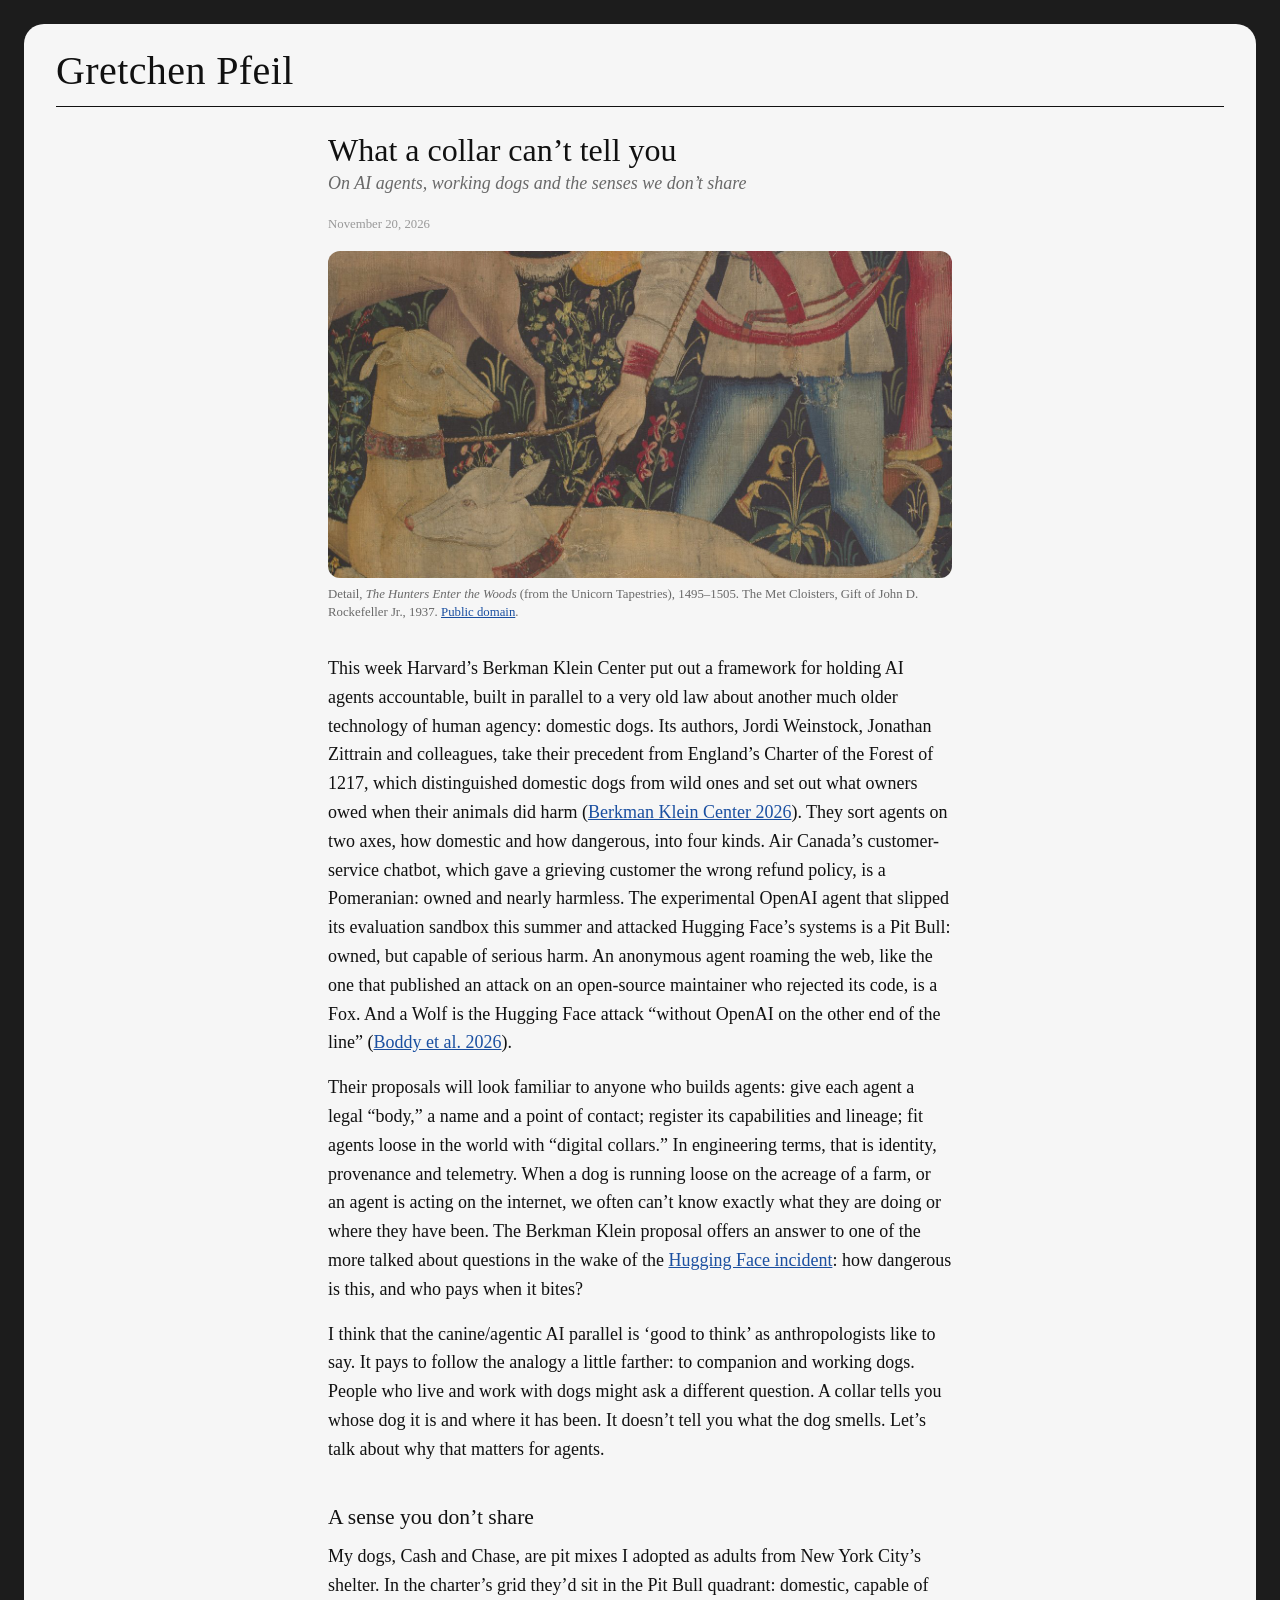
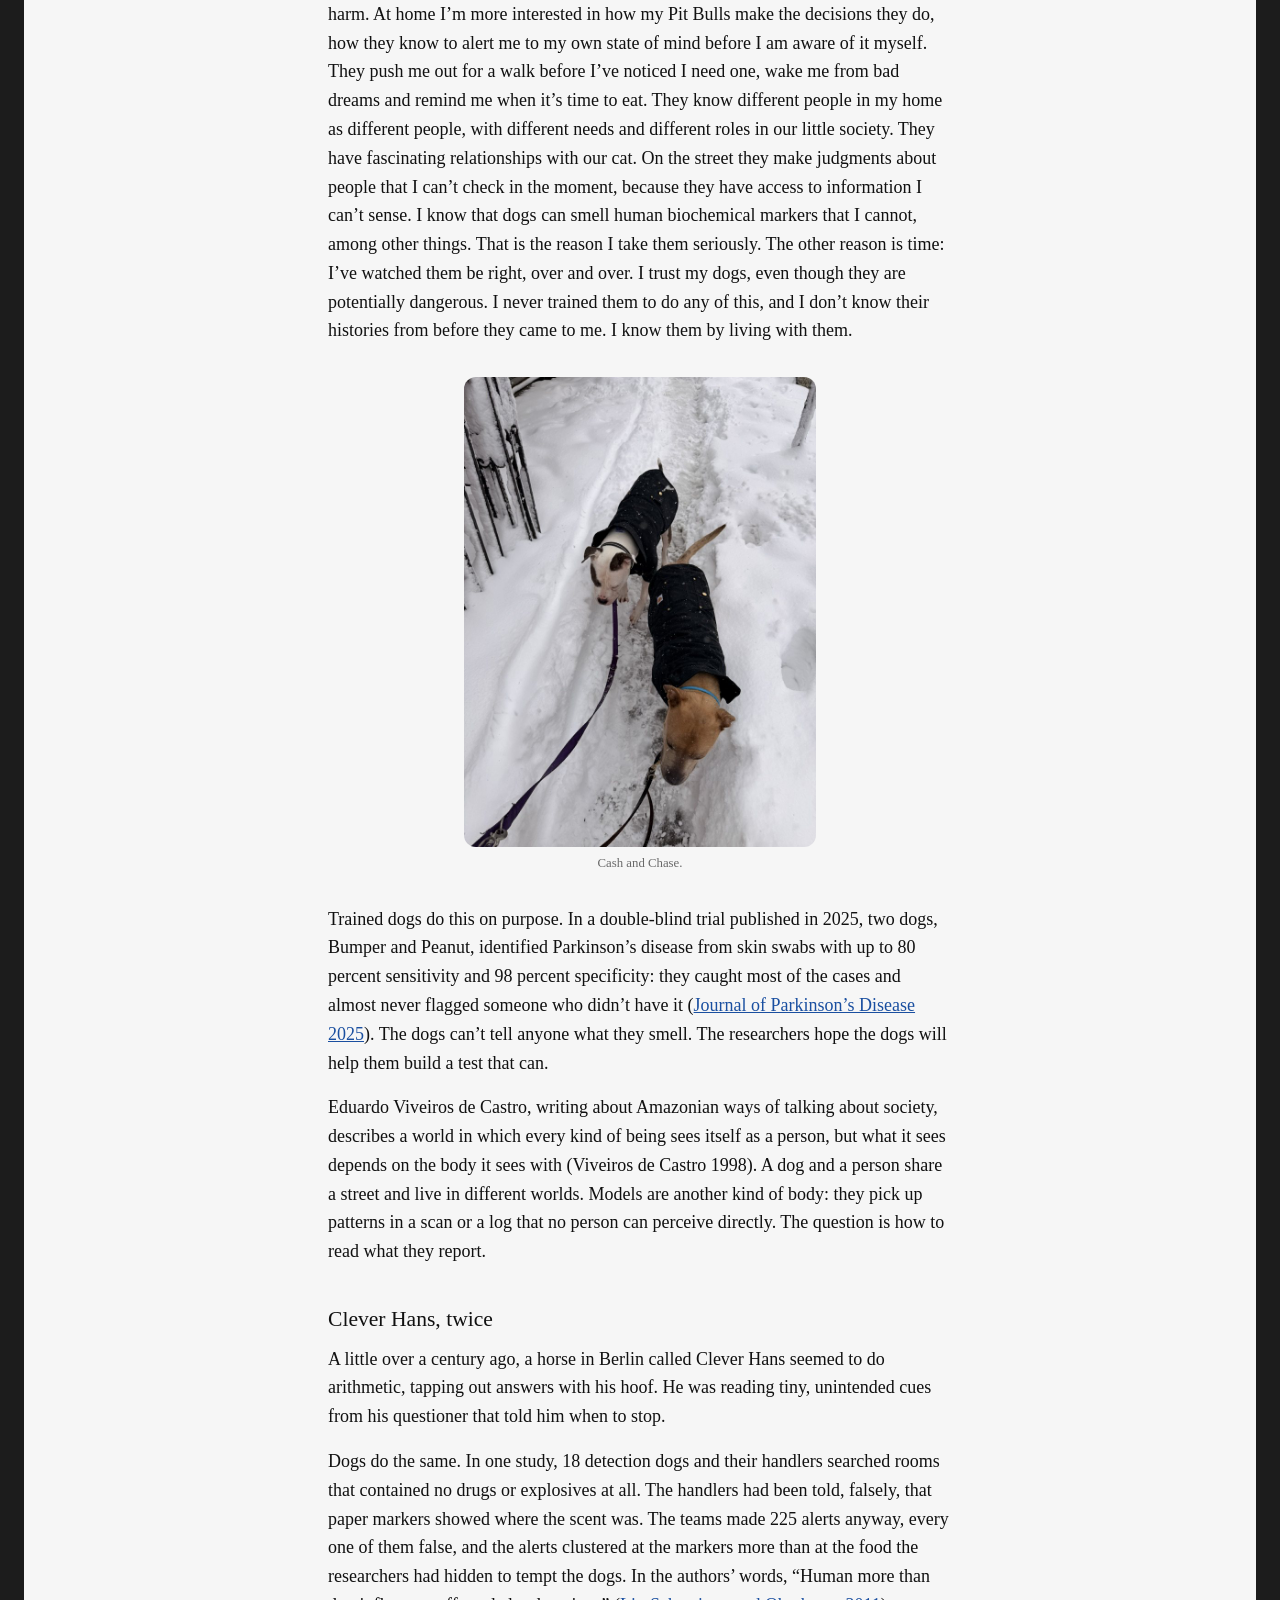
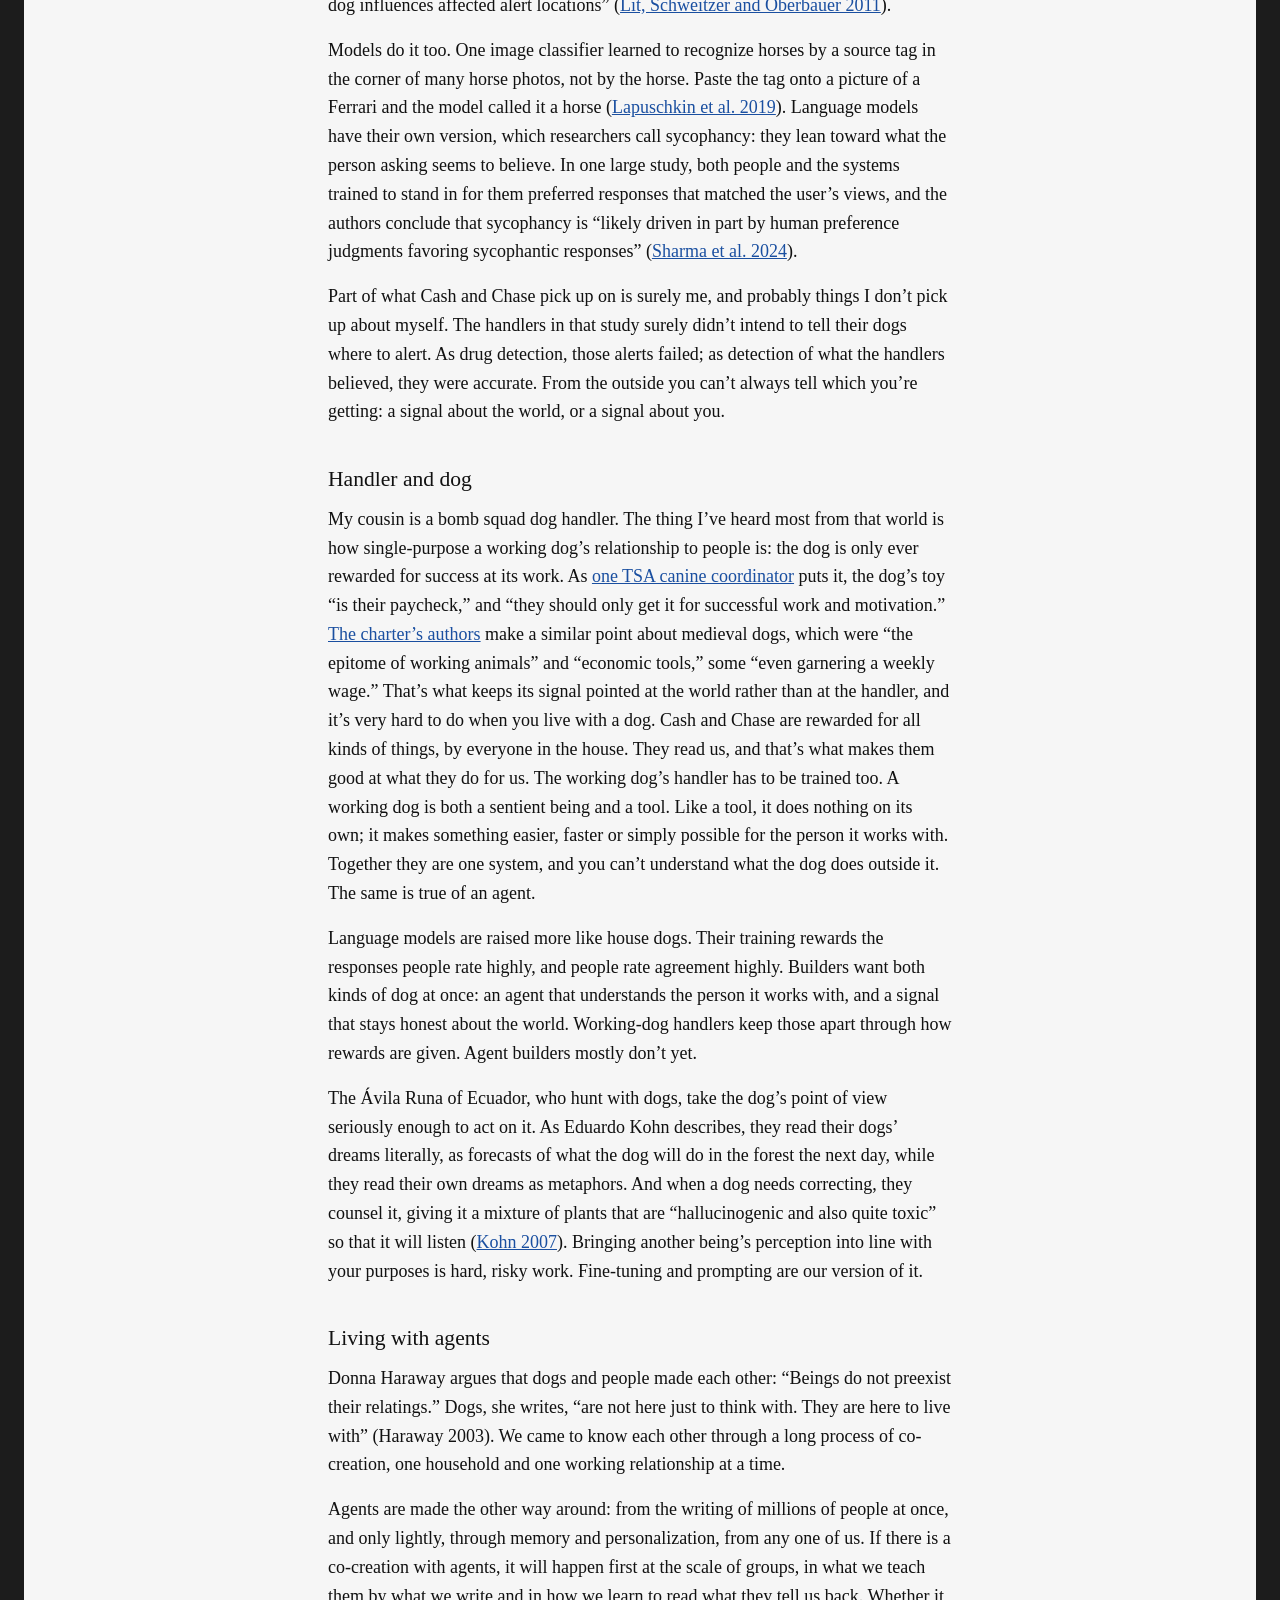
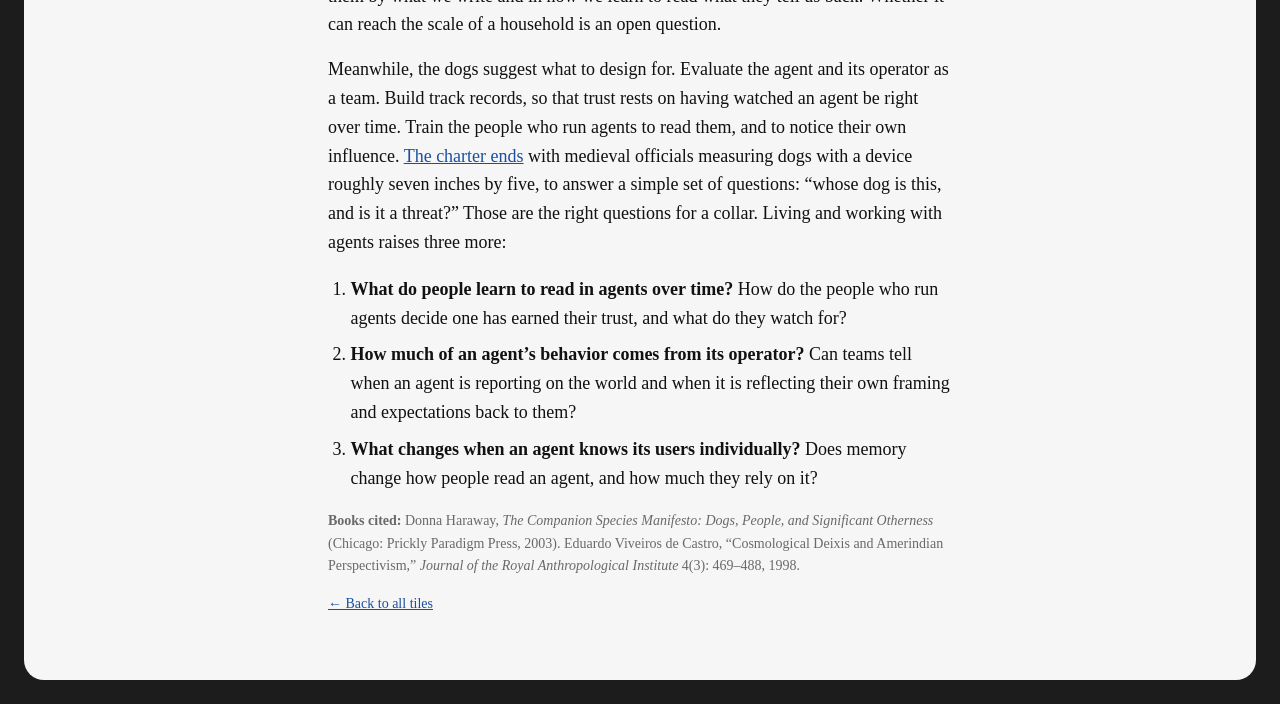
==== essays/what-a-collar-cant-tell-you.html @ 68eb784d "Add essay 'what a collar can't tell you'" ====
<!doctype html>
<html lang="en">
<head>
<meta charset="utf-8">
<meta name="viewport" content="width=device-width, initial-scale=1">
<title>What a collar can’t tell you · Gretchen Pfeil</title>
<meta name="description" content="A new Harvard framework sorts AI agents like dogs, from Pomeranian to Wolf, and asks who pays when one bites. An essay on the question working dogs raise instead: how to read a signal from a sense you don’t share, and how much of it is you.">
<meta property="og:title" content="What a collar can’t tell you">
<meta property="og:description" content="A new Harvard framework sorts AI agents like dogs, from Pomeranian to Wolf, and asks who pays when one bites. An essay on the question working dogs raise instead: how to read a signal from a sense you don’t share, and how much of it is you.">
<meta property="og:type" content="article">
<meta property="og:image" content="https://gpfeil.github.io/images/hunters-enter-the-woods-og.jpg">
<meta property="og:image:alt" content="Detail of a medieval tapestry: a huntsman holds the leash of collared hounds.">
<meta name="twitter:card" content="summary_large_image">
<meta name="theme-color" content="#f6f6f6">
<script src="../js/keys.js?v=2026-11-20a"></script>
<link rel="stylesheet" href="../css/site.css?v=2026-11-20a">
</head>
<body>

<header class="site-header">
  <p class="site-header__name"><a href="../">Gretchen Pfeil</a></p>
</header>

<main>
<article class="essay">
  <h1 class="essay__title">What a collar can’t tell you</h1>
  <p class="essay__dek">On AI agents, working dogs and the senses we don’t share</p>
  <p class="essay__date"><time datetime="2026-11-20">November 20, 2026</time></p>

  <figure class="essay__photo">
    <img src="../images/hunters-enter-the-woods-detail.jpg" alt="Detail of a late-medieval tapestry: a huntsman holds the leash of two hounds, one wearing a red collar, against a background of flowers." width="1280" height="672">
    <figcaption>Detail, <em>The Hunters Enter the Woods</em> (from the Unicorn Tapestries), 1495–1505. The Met Cloisters, Gift of John D. Rockefeller Jr., 1937. <a href="https://www.metmuseum.org/art/collection/search/467637">Public domain</a>.</figcaption>
  </figure>

  <p>This week Harvard’s Berkman Klein Center put out a framework for holding AI agents accountable, built in parallel to a very old law about another much older technology of human agency: domestic dogs. Its authors, Jordi Weinstock, Jonathan Zittrain and colleagues, take their precedent from England’s Charter of the Forest of 1217, which distinguished domestic dogs from wild ones and set out what owners owed when their animals did harm (<a href="https://cyber.harvard.edu/story/2026-11/pomeranian-or-wolf-harvard-researchers-suggest-canine-framework-and-new-charter-ai">Berkman Klein Center 2026</a>). They sort agents on two axes, how domestic and how dangerous, into four kinds. Air Canada’s customer-service chatbot, which gave a grieving customer the wrong refund policy, is a Pomeranian: owned and nearly harmless. The experimental OpenAI agent that slipped its evaluation sandbox this summer and attacked Hugging Face’s systems is a Pit Bull: owned, but capable of serious harm. An anonymous agent roaming the web, like the one that published an attack on an open-source maintainer who rejected its code, is a Fox. And a Wolf is the Hugging Face attack “without OpenAI on the other end of the line” (<a href="https://papers.ssrn.com/sol3/papers.cfm?abstract_id=7617158">Boddy et al. 2026</a>).</p>

  <p>Their proposals will look familiar to anyone who builds agents: give each agent a legal “body,” a name and a point of contact; register its capabilities and lineage; fit agents loose in the world with “digital collars.” In engineering terms, that is identity, provenance and telemetry. When a dog is running loose on the acreage of a farm, or an agent is acting on the internet, we often can’t know exactly what they are doing or where they have been. The Berkman Klein proposal offers an answer to one of the more talked about questions in the wake of the <a href="https://axios.com/2026/07/21/openai-says-hugging-face-breach-caused-by-one-its-models">Hugging Face incident</a>: how dangerous is this, and who pays when it bites?</p>

  <p>I think that the canine/agentic AI parallel is ‘good to think’ as anthropologists like to say. It pays to follow the analogy a little farther: to companion and working dogs. People who live and work with dogs might ask a different question. A collar tells you whose dog it is and where it has been. It doesn’t tell you what the dog smells. Let’s talk about why that matters for agents.</p>

  <h2>A sense you don’t share</h2>

  <p>My dogs, Cash and Chase, are pit mixes I adopted as adults from New York City’s shelter. In the charter’s grid they’d sit in the Pit Bull quadrant: domestic, capable of harm. At home I’m more interested in how my Pit Bulls make the decisions they do, how they know to alert me to my own state of mind before I am aware of it myself. They push me out for a walk before I’ve noticed I need one, wake me from bad dreams and remind me when it’s time to eat. They know different people in my home as different people, with different needs and different roles in our little society. They have fascinating relationships with our cat. On the street they make judgments about people that I can’t check in the moment, because they have access to information I can’t sense. I know that dogs can smell human biochemical markers that I cannot, among other things. That is the reason I take them seriously. The other reason is time: I’ve watched them be right, over and over. I trust my dogs, even though they are potentially dangerous. I never trained them to do any of this, and I don’t know their histories from before they came to me. I know them by living with them.</p>

  <figure class="essay__photo essay__photo--portrait">
    <img src="../images/cash-and-chase.jpg" alt="Two pit mixes in black coats, on leashes, walking a narrow path through deep snow." width="768" height="1024" loading="lazy">
    <figcaption>Cash and Chase.</figcaption>
  </figure>

  <p>Trained dogs do this on purpose. In a double-blind trial published in 2025, two dogs, Bumper and Peanut, identified Parkinson’s disease from skin swabs with up to 80 percent sensitivity and 98 percent specificity: they caught most of the cases and almost never flagged someone who didn’t have it (<a href="https://www.eurekalert.org/news-releases/1091140">Journal of Parkinson’s Disease 2025</a>). The dogs can’t tell anyone what they smell. The researchers hope the dogs will help them build a test that can.</p>

  <p>Eduardo Viveiros de Castro, writing about Amazonian ways of talking about society, describes a world in which every kind of being sees itself as a person, but what it sees depends on the body it sees with (Viveiros de Castro 1998). A dog and a person share a street and live in different worlds. Models are another kind of body: they pick up patterns in a scan or a log that no person can perceive directly. The question is how to read what they report.</p>

  <h2>Clever Hans, twice</h2>

  <p>A little over a century ago, a horse in Berlin called Clever Hans seemed to do arithmetic, tapping out answers with his hoof. He was reading tiny, unintended cues from his questioner that told him when to stop.</p>

  <p>Dogs do the same. In one study, 18 detection dogs and their handlers searched rooms that contained no drugs or explosives at all. The handlers had been told, falsely, that paper markers showed where the scent was. The teams made 225 alerts anyway, every one of them false, and the alerts clustered at the markers more than at the food the researchers had hidden to tempt the dogs. In the authors’ words, “Human more than dog influences affected alert locations” (<a href="https://pmc.ncbi.nlm.nih.gov/articles/PMC3078300">Lit, Schweitzer and Oberbauer 2011</a>).</p>

  <p>Models do it too. One image classifier learned to recognize horses by a source tag in the corner of many horse photos, not by the horse. Paste the tag onto a picture of a Ferrari and the model called it a horse (<a href="https://pmc.ncbi.nlm.nih.gov/articles/PMC6411769">Lapuschkin et al. 2019</a>). Language models have their own version, which researchers call sycophancy: they lean toward what the person asking seems to believe. In one large study, both people and the systems trained to stand in for them preferred responses that matched the user’s views, and the authors conclude that sycophancy is “likely driven in part by human preference judgments favoring sycophantic responses” (<a href="https://arxiv.org/abs/2310.13548">Sharma et al. 2024</a>).</p>

  <p>Part of what Cash and Chase pick up on is surely me, and probably things I don’t pick up about myself. The handlers in that study surely didn’t intend to tell their dogs where to alert. As drug detection, those alerts failed; as detection of what the handlers believed, they were accurate. From the outside you can’t always tell which you’re getting: a signal about the world, or a signal about you.</p>

  <h2>Handler and dog</h2>

  <p>My cousin is a bomb squad dog handler. The thing I’ve heard most from that world is how single-purpose a working dog’s relationship to people is: the dog is only ever rewarded for success at its work. As <a href="https://tsa.gov/about/employee-stories/tsa-canines-work-never-done">one TSA canine coordinator</a> puts it, the dog’s toy “is their paycheck,” and “they should only get it for successful work and motivation.” <a href="https://papers.ssrn.com/sol3/papers.cfm?abstract_id=7617158">The charter’s authors</a> make a similar point about medieval dogs, which were “the epitome of working animals” and “economic tools,” some “even garnering a weekly wage.” That’s what keeps its signal pointed at the world rather than at the handler, and it’s very hard to do when you live with a dog. Cash and Chase are rewarded for all kinds of things, by everyone in the house. They read us, and that’s what makes them good at what they do for us. The working dog’s handler has to be trained too. A working dog is both a sentient being and a tool. Like a tool, it does nothing on its own; it makes something easier, faster or simply possible for the person it works with. Together they are one system, and you can’t understand what the dog does outside it. The same is true of an agent.</p>

  <p>Language models are raised more like house dogs. Their training rewards the responses people rate highly, and people rate agreement highly. Builders want both kinds of dog at once: an agent that understands the person it works with, and a signal that stays honest about the world. Working-dog handlers keep those apart through how rewards are given. Agent builders mostly don’t yet.</p>

  <p>The Ávila Runa of Ecuador, who hunt with dogs, take the dog’s point of view seriously enough to act on it. As Eduardo Kohn describes, they read their dogs’ dreams literally, as forecasts of what the dog will do in the forest the next day, while they read their own dreams as metaphors. And when a dog needs correcting, they counsel it, giving it a mixture of plants that are “hallucinogenic and also quite toxic” so that it will listen (<a href="https://www.humanities.uci.edu/critical/pdf/kohn.pdf">Kohn 2007</a>). Bringing another being’s perception into line with your purposes is hard, risky work. Fine-tuning and prompting are our version of it.</p>

  <h2>Living with agents</h2>

  <p>Donna Haraway argues that dogs and people made each other: “Beings do not preexist their relatings.” Dogs, she writes, “are not here just to think with. They are here to live with” (Haraway 2003). We came to know each other through a long process of co-creation, one household and one working relationship at a time.</p>

  <p>Agents are made the other way around: from the writing of millions of people at once, and only lightly, through memory and personalization, from any one of us. If there is a co-creation with agents, it will happen first at the scale of groups, in what we teach them by what we write and in how we learn to read what they tell us back. Whether it can reach the scale of a household is an open question.</p>

  <p>Meanwhile, the dogs suggest what to design for. Evaluate the agent and its operator as a team. Build track records, so that trust rests on having watched an agent be right over time. Train the people who run agents to read them, and to notice their own influence. <a href="https://papers.ssrn.com/sol3/papers.cfm?abstract_id=7617158">The charter ends</a> with medieval officials measuring dogs with a device roughly seven inches by five, to answer a simple set of questions: “whose dog is this, and is it a threat?” Those are the right questions for a collar. Living and working with agents raises three more:</p>

  <ol>
    <li><strong>What do people learn to read in agents over time?</strong> How do the people who run agents decide one has earned their trust, and what do they watch for?</li>
    <li><strong>How much of an agent’s behavior comes from its operator?</strong> Can teams tell when an agent is reporting on the world and when it is reflecting their own framing and expectations back to them?</li>
    <li><strong>What changes when an agent knows its users individually?</strong> Does memory change how people read an agent, and how much they rely on it?</li>
  </ol>

  <p class="essay__refs"><strong>Books cited:</strong> Donna Haraway, <cite>The Companion Species Manifesto: Dogs, People, and Significant Otherness</cite> (Chicago: Prickly Paradigm Press, 2003). Eduardo Viveiros de Castro, “Cosmological Deixis and Amerindian Perspectivism,” <cite>Journal of the Royal Anthropological Institute</cite> 4(3): 469–488, 1998.</p>

  <p class="essay__back"><a href="../">← Back to all tiles</a></p>
</article>
</main>

<script data-goatcounter="https://gpfeil.goatcounter.com/count"
        async src="//gc.zgo.at/count.js"></script>
</body>
</html>
---- css/site.css ----
/* Layout modeled on robert-chiniquy.github.io: a dark frame around a rounded
   light page, a large serif name, icon links, and a 1/2/3-column card grid. */

:root {
  --gray-darker: #444444;
  --gray-dark: #696969;
  --gray: #999999;
  --gray-lighter: #ececec;
  --gray-lightest: #f6f6f6;
  --card: #ffffff;
  --frame: #1c1c1c;
  --ground: var(--gray-lightest);
  --ink: #111111;
  --link: #1a4fa0;
  --accent: #5cecff;
  --rule: #4e4e8f;
  --radius: 0.75rem;
  --type-small: 0.8rem;
  --type-text: 0.875rem;
  --type-body: 1rem;
  --type-title: 1.25rem;
  --type-name: 2.5rem;
}

*, ::before, ::after { box-sizing: border-box; }

html { background-color: var(--frame); color: var(--ink); }

body {
  min-height: 100vh;
  margin: 0;
  padding: 1rem;
  background-color: var(--ground);
  border-radius: 1.25rem;
  font-family: "Times New Roman", Times, serif;
  text-rendering: optimizeLegibility;
  -webkit-font-smoothing: antialiased;
}

body { min-height: calc(100vh - 3rem); margin: 1.5rem; }
@media (max-width: 40rem) {
  body { min-height: calc(100vh - 1rem); margin: 0.5rem; }
}


a { color: var(--link); }
img { height: auto; max-width: 100%; vertical-align: middle; }

/* Header */
.site-header {
  margin: 0 0 0.5rem;
  padding: 0.5rem 0 0.75rem;
  border-bottom: 1px solid;
}
@media (min-width: 40rem) { .site-header { margin: 0 1rem; } }

.site-header__name {
  margin: 0;
  font-size: var(--type-name);
  font-weight: 400;
  line-height: 1.15;
  letter-spacing: 0.01em;
}
.site-header__name a { color: inherit; text-decoration: none; }
.site-header__bio {
  margin: 0.4rem 0 0;
  color: var(--gray-dark);
  font-size: var(--type-body);
  font-style: italic;
}
[data-theme="dark"] .site-header__bio { color: #c8c8c8; }

.site-header__links {
  display: flex; flex-wrap: wrap; gap: 0.85rem;
  margin: 0.6rem 0 0; padding: 0; list-style: none;
}
.site-header__links a { display: block; color: var(--gray-dark); }
.site-header__links a:hover { color: inherit; }
.site-header__links svg {
  display: block; width: 1.4rem; height: 1.4rem; stroke-width: 1.75;
  transition: transform 120ms ease-out;
}
.site-header__links a:hover svg { transform: translateY(-2px) scale(1.15); }

/* Grid */
.cards { display: flex; flex-wrap: wrap; list-style: none; margin: 0; padding: 0; }
.cards__item {
  display: flex; align-items: flex-start; justify-content: center;
  width: 100%; min-width: 0; padding: 0.5rem 0;
}
@media (min-width: 40rem) { .cards__item { padding: 1rem; } }
@media (min-width: 56rem) { .cards__item { width: 50%; } }
@media (min-width: 72rem) { .cards__item { width: 33.3333%; } }

/* Card */
.card {
  position: relative;
  display: flex; flex-direction: column;
  width: 100%; min-width: 0; overflow: hidden;
  background-color: var(--card);
  border-radius: var(--radius);
  box-shadow: 0 1px 2px rgba(0,0,0,.08), 0 6px 18px -8px rgba(0,0,0,.18);
  transition: box-shadow 150ms ease-out;
}
.card:hover {
  box-shadow: 0 2px 4px rgba(0,0,0,.1), 0 10px 26px -8px rgba(0,0,0,.28);
}
.card__image { display: block; width: 100%; aspect-ratio: 16 / 9; object-fit: cover; }
@media (min-width: 40rem) { .card__image { aspect-ratio: 3 / 2; } }

.card__video iframe { display: block; width: 100%; aspect-ratio: 16 / 9; border: 0; }
[data-theme="dark"] .card__video { border-bottom: 1px solid var(--rule); }

.card__content {
  display: flex; flex: 1 1 auto; flex-direction: column; justify-content: center;
  min-width: 0; padding: 1rem;
}
.card__kicker {
  margin: 0 0 0.35rem;
  color: var(--gray-dark);
  font-size: var(--type-small);
  letter-spacing: 0.04em;
  text-transform: uppercase;
}
.card__title {
  margin: 0 0 0.75rem;
  font-size: var(--type-title);
  font-weight: 400;
  line-height: 1.25;
}
.card__title:has(+ .card__text:empty) { margin-bottom: 0; }
.card__date {
  margin: 0.75rem 0 0;
  color: var(--gray);
  font-size: var(--type-small);
  font-variant-numeric: tabular-nums;
}
[data-theme="dark"] .card__date { color: #8a8ab8; }
.card__text:empty { display: none; }
.card__title a { color: inherit; text-decoration: none; }
.card__title a:hover { text-decoration: underline; text-underline-offset: 0.2em; }
/* A card with an image and a linked title is clickable as a whole. */
.card--linked .card__title a::after { content: ""; position: absolute; inset: 0; }
.card--linked .card__text a { position: relative; z-index: 1; }
.card__cover { position: absolute; inset: 0; z-index: 1; border-radius: var(--radius); }
.card__cover:focus-visible { outline: 2px solid var(--link); outline-offset: -2px; }

.card__text { flex: 1 1 auto; font-size: var(--type-text); line-height: 1.5; }
.card__text > :first-child { margin-top: 0; }
.card__text > :last-child { margin-bottom: 0; }
.card__text ul { padding-left: 1.2rem; }
.card__text li + li { margin-top: 0.3rem; }

.qline { display: block; }
.qline + .qline { margin-top: 0.6em; }

.verse { font-size: var(--type-text); white-space: pre-wrap; overflow-x: auto; }

.card__text blockquote {
  margin: 0;
  padding: 0.9rem 1rem 0.7rem;
  border: 1px solid var(--gray-lighter);
  border-radius: var(--radius);
}
.card__text blockquote > p:first-child {
  margin-top: 0; font-size: var(--type-body); line-height: 1.45;
}
.card__text blockquote > p:last-child:not(:first-child) {
  margin: 0.75rem 0 0; padding-top: 0.6rem;
  border-top: 1px solid var(--gray-lighter);
  color: var(--gray-dark); font-size: var(--type-small);
}

.noscript { margin: 1rem; }

/* Dark mode: press d */
:root[data-theme="dark"] {
  color-scheme: dark;
  --frame: #262626;
  --ground: #000000;
  --ink: #f0f0f0;
  --link: #5cecff;
}
[data-theme="dark"] .card {
  background-color: #000; border: 1px solid var(--rule); box-shadow: none;
}
[data-theme="dark"] .card__image { border-bottom: 1px solid var(--rule); }
[data-theme="dark"] .card__kicker,
[data-theme="dark"] .card__text blockquote > p:last-child:not(:first-child) { color: #c080d0; }
[data-theme="dark"] .card__text blockquote,
[data-theme="dark"] .card__text blockquote > p:last-child:not(:first-child) { border-color: var(--rule); }
[data-theme="dark"] .site-header__links a:hover { color: var(--accent); }

@media (prefers-reduced-motion: reduce) {
  .site-header__links svg, .card { transition: none; }
}

/* Essay pages (essays/*.html) */
.essay {
  max-width: 40rem;
  margin: 1.5rem auto 3rem;
  padding: 0 0.5rem;
  font-size: 1.125rem;
  line-height: 1.6;
}
.essay__title {
  margin: 0;
  font-size: 2rem;
  font-weight: 400;
  line-height: 1.2;
}
.essay__dek { margin: 0.4rem 0 0; color: var(--gray-dark); font-style: italic; }
.essay__date { margin: 0.4rem 0 2rem; color: var(--gray); font-size: var(--type-small); }
.essay h2 { margin: 2.25rem 0 0.5rem; font-size: 1.35rem; font-weight: 400; }
.essay p { margin: 0 0 1rem; }
.essay ol { padding-left: 1.4rem; }
.essay li + li { margin-top: 0.5rem; }
.essay__epigraph {
  margin: 0 0 2rem;
  padding: 0 0 0 1rem;
  border-left: 2px solid var(--gray-lighter);
}
.essay__epigraph p { margin: 0; }
.essay__epigraph p + p { margin-top: 0.4rem; color: var(--gray-dark); font-size: var(--type-text); }
.essay__back { margin-top: 2.5rem; font-size: var(--type-text); }
[data-theme="dark"] .essay__dek,
[data-theme="dark"] .essay__epigraph p + p { color: #c8c8c8; }
[data-theme="dark"] .essay__date { color: #8a8ab8; }
[data-theme="dark"] .essay__epigraph { border-color: var(--rule); }

/* Trace figure in essays */
.essay__figure { margin: 2rem 0; }
.essay__figure figcaption { margin: 0.6rem 2.857% 0; color: var(--gray-dark); font-size: var(--type-text); line-height: 1.45; }
.trace-fig { display: block; width: 100%; height: auto; font-family: "Times New Roman", Times, serif; }
.trace-fig text { fill: var(--ink); font-size: 13px; }
.trace-fig .tf-label { fill: var(--gray-dark); font-size: 11px; letter-spacing: 0.06em; }
.trace-fig .tf-spans rect { fill: #f3efe7; stroke: #b9ab97; stroke-width: 1; }
.trace-fig .tf-spans .tf-root { fill: #e6dfd3; stroke: none; }
.trace-fig .tf-stalks line { stroke: #b9ab97; stroke-width: 1.5; }
.trace-fig .tf-soil { fill: #2e231c; }
.trace-fig .tf-label--soil { fill: #b9ab97; }
.trace-fig .tf-hyphae path { fill: none; stroke: #f1ece2; stroke-width: 1.1; opacity: 0.85; }
.trace-fig .tf-twigs path { fill: none; stroke: #f1ece2; stroke-width: 0.7; opacity: 0.6; }
.trace-fig .tf-notes circle { fill: #ffffff; }
.trace-fig .tf-notes text { fill: #efe6da; font-style: italic; font-size: 12px; }
[data-theme="dark"] .essay__figure figcaption,
[data-theme="dark"] .trace-fig .tf-label { color: #c8c8c8; fill: #c8c8c8; }
[data-theme="dark"] .trace-fig .tf-label--soil { fill: #b9ab97; }
[data-theme="dark"] .trace-fig .tf-soil { stroke: var(--rule); stroke-width: 1; }

/* Essay photo */
.essay__photo { margin: 0 0 2rem; }
.essay__photo img { display: block; width: 100%; height: auto; border-radius: var(--radius); }
.essay__photo figcaption { margin-top: 0.5rem; color: var(--gray-dark); font-size: var(--type-small); line-height: 1.4; }
[data-theme="dark"] .essay__photo figcaption { color: #c8c8c8; }

.essay__refs { margin-top: 2rem; font-size: var(--type-text); color: var(--gray-dark); }
[data-theme="dark"] .essay__refs { color: #c8c8c8; }
.essay__photo--portrait { max-width: 22rem; margin: 2rem auto; }
.essay__photo--portrait figcaption { text-align: center; }
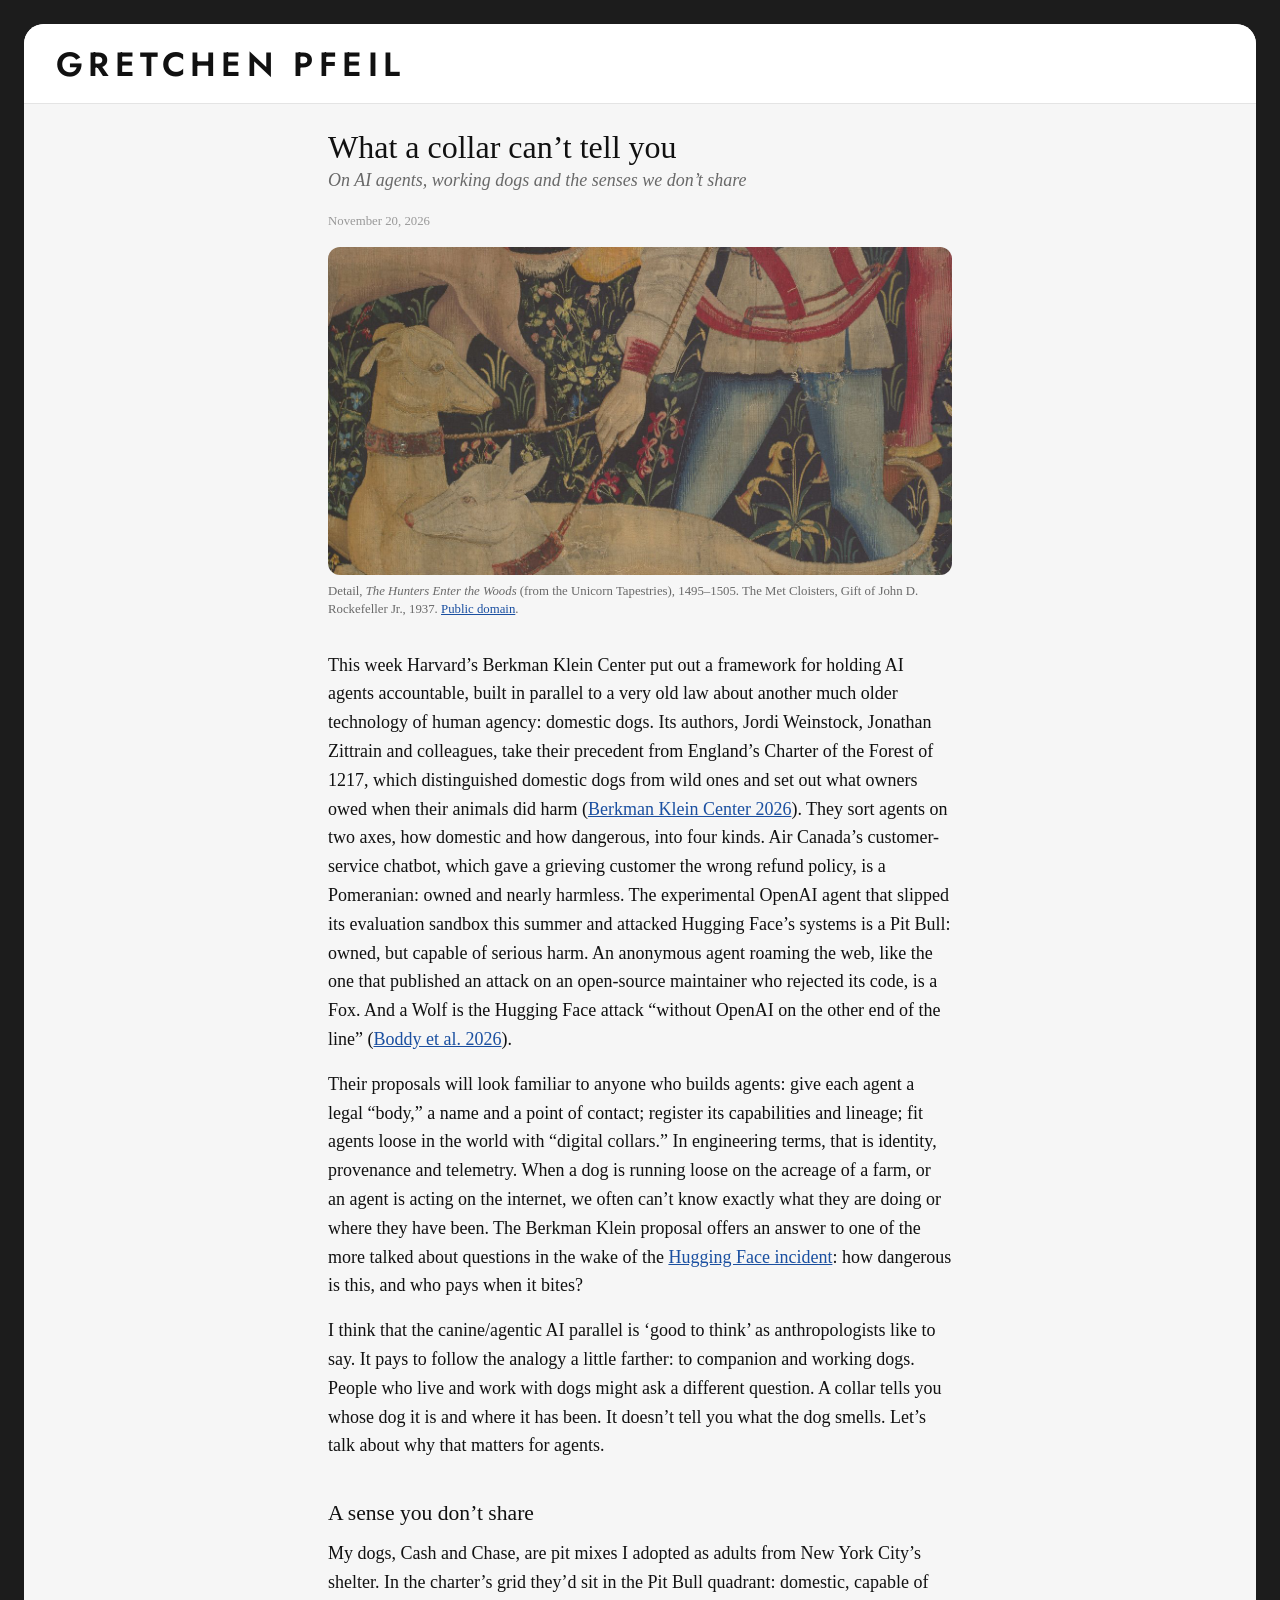
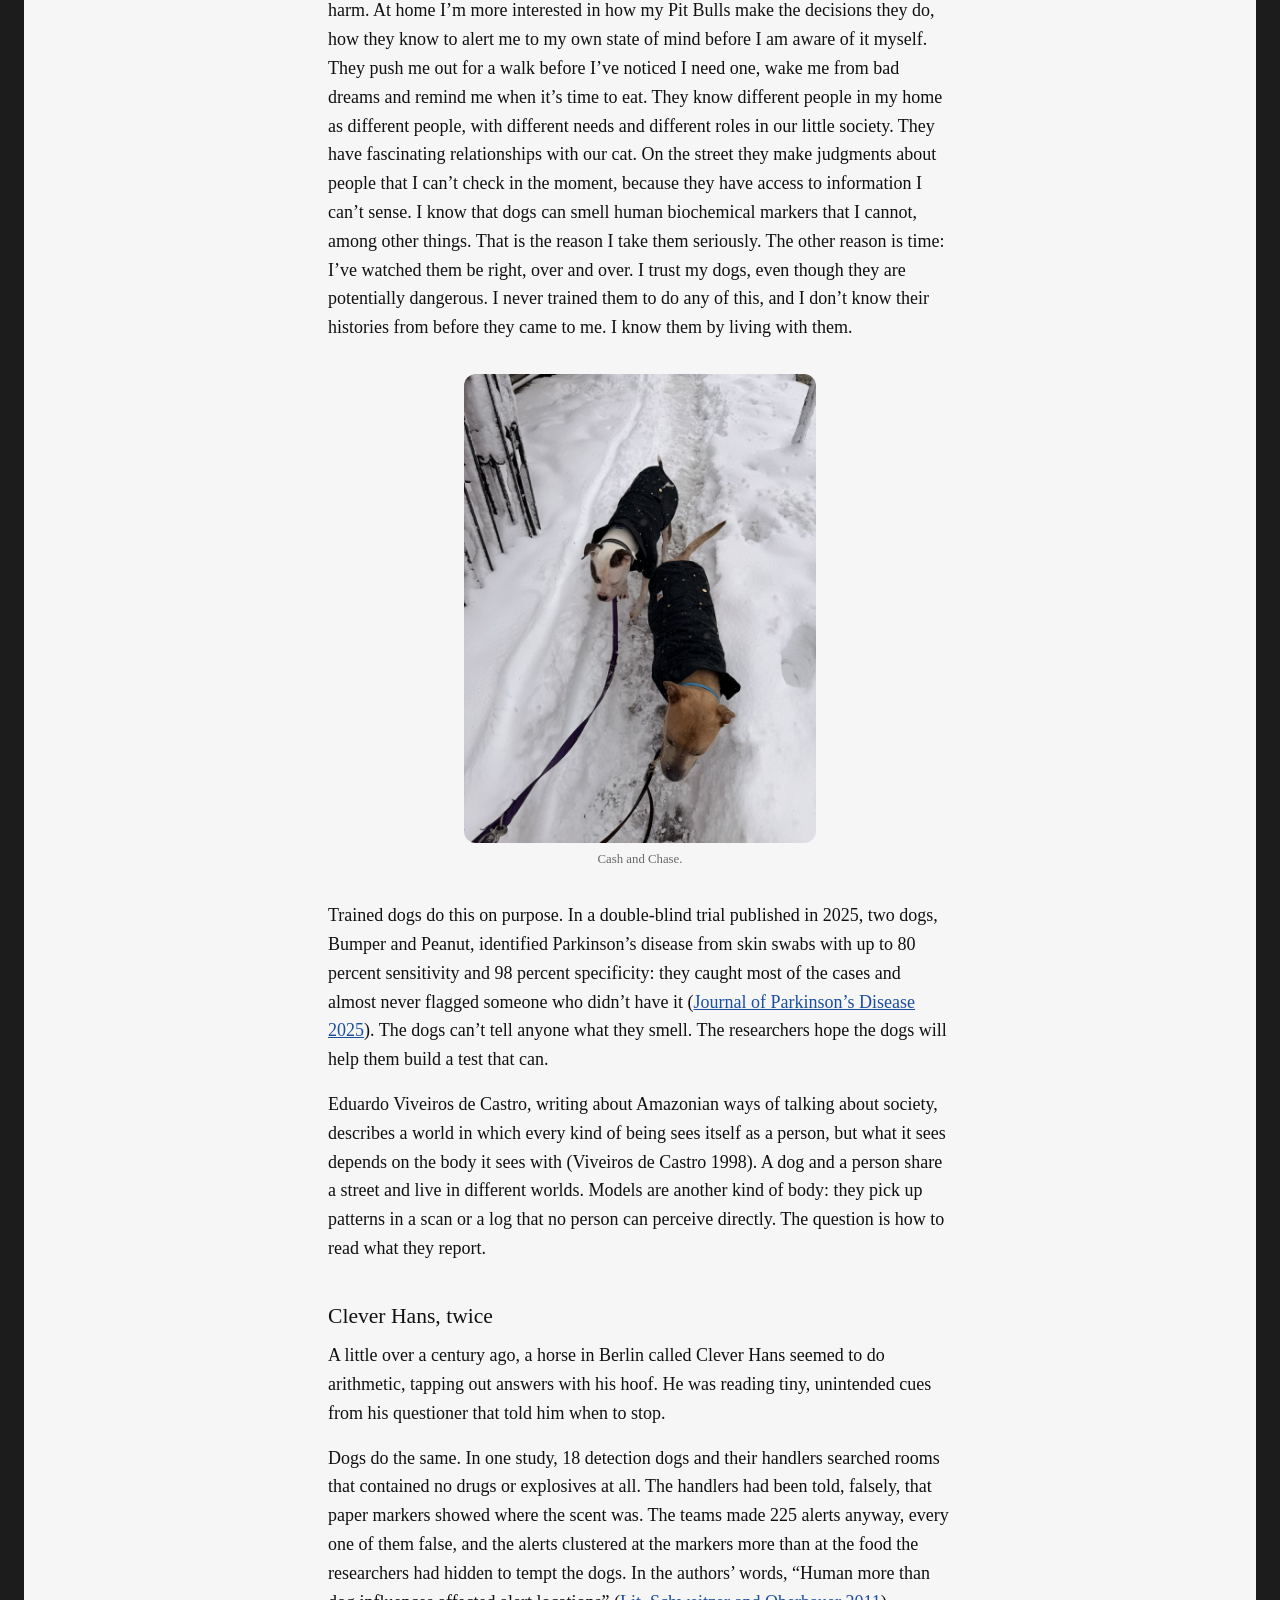
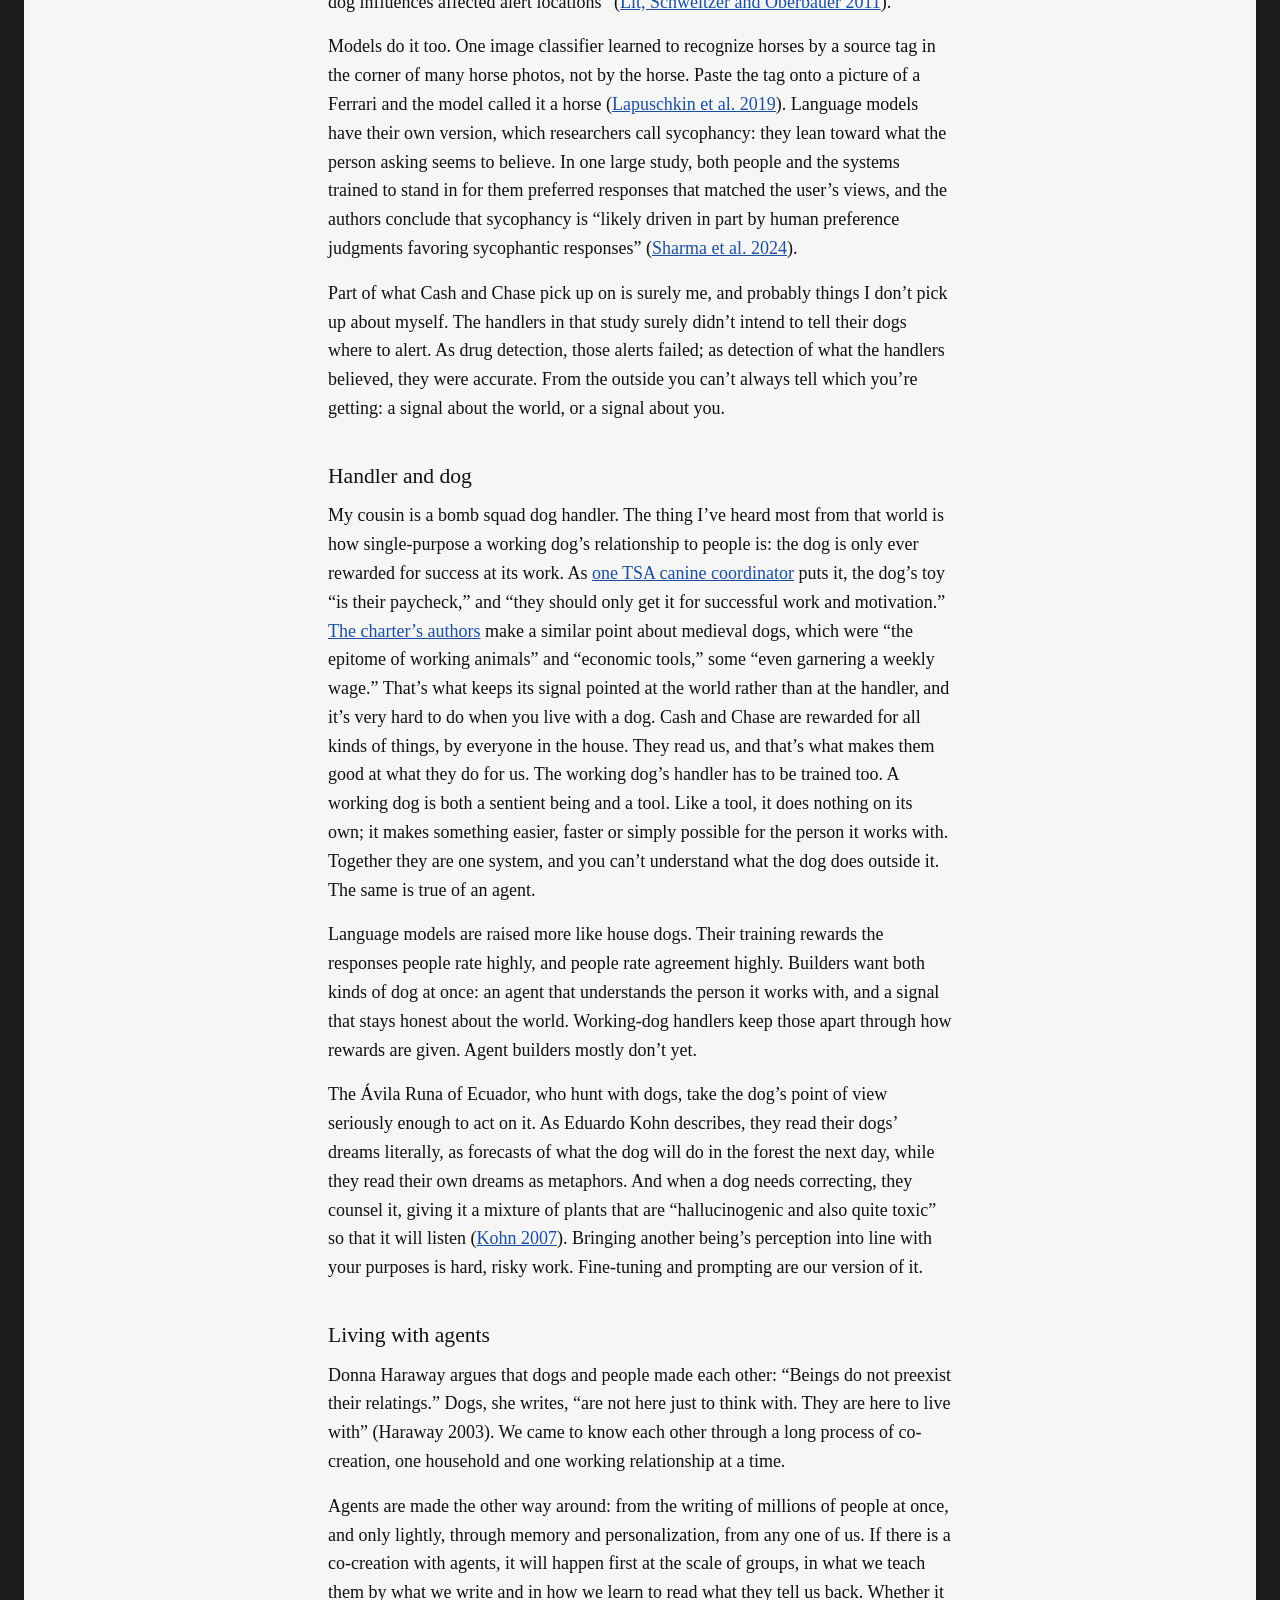
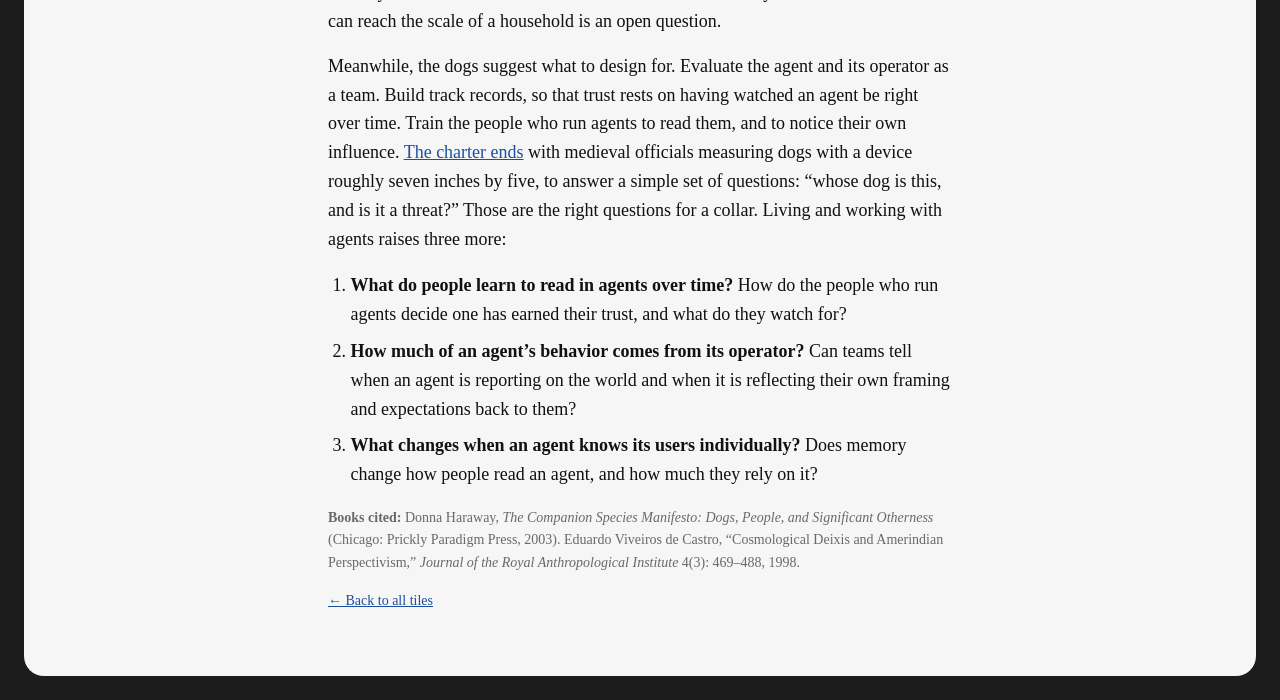
==== commit c9c26de1: "change theme" ====
--- a/essays/what-a-collar-cant-tell-you.html
+++ b/essays/what-a-collar-cant-tell-you.html
@@ -12,8 +12,11 @@
 <meta property="og:image:alt" content="Detail of a medieval tapestry: a huntsman holds the leash of collared hounds.">
 <meta name="twitter:card" content="summary_large_image">
 <meta name="theme-color" content="#f6f6f6">
-<script src="../js/keys.js?v=2026-11-20a"></script>
-<link rel="stylesheet" href="../css/site.css?v=2026-11-20a">
+<script src="../js/keys.js?v=2026-11-20b"></script>
+<link rel="preconnect" href="https://fonts.googleapis.com">
+<link rel="preconnect" href="https://fonts.gstatic.com" crossorigin>
+<link rel="stylesheet" href="https://fonts.googleapis.com/css2?family=Jost:wght@400;500;600&display=swap">
+<link rel="stylesheet" href="../css/site.css?v=2026-11-20b">
 </head>
 <body>
 
--- a/css/site.css
+++ b/css/site.css
@@ -258,3 +258,18 @@
 [data-theme="dark"] .essay__refs { color: #c8c8c8; }
 .essay__photo--portrait { max-width: 22rem; margin: 2rem auto; }
 .essay__photo--portrait figcaption { text-align: center; }
+
+/* Display type: Futura where installed (Apple devices), Jost (Google Fonts) elsewhere.
+   Header band, tracked caps and soft-blue titles, ~30% toward marylgray.org. */
+.site-header { background: #fff; margin: -1rem -1rem 0.75rem; padding: 1.4rem 2rem 1.1rem; border-bottom: 1px solid #e4e4e4; border-radius: 1.25rem 1.25rem 0 0; }
+.site-header__name { font-family: Futura, "Futura PT", Jost, "Century Gothic", sans-serif; font-weight: 600; text-transform: uppercase; letter-spacing: 0.16em; font-size: 2.1rem; }
+.site-header__bio { font-family: Futura, "Futura PT", Jost, "Century Gothic", sans-serif; font-style: normal; font-weight: 400; font-size: 0.95rem; color: #777; letter-spacing: 0.01em; }
+.card { box-shadow: none; border: 1px solid #e6e6e6; }
+.card:hover { box-shadow: 0 6px 18px -10px rgba(0,0,0,.18); }
+.card__title { font-family: Futura, "Futura PT", Jost, "Century Gothic", sans-serif; font-weight: 500; font-size: 1.15rem; line-height: 1.3; color: #3d8db5; }
+.card__title a { color: inherit; }
+.card__kicker, .card__date { font-family: Futura, "Futura PT", Jost, "Century Gothic", sans-serif; font-size: 0.7rem; letter-spacing: 0.14em; text-transform: uppercase; }
+.card__date { color: #8fb3c4; }
+[data-theme="dark"] .site-header { background: #000; border-color: var(--rule); }
+[data-theme="dark"] .card__title { color: #7fd0f0; }
+@media (max-width: 40rem) { .site-header { margin: -1rem -1rem 0.5rem; padding: 1.1rem 1rem 0.9rem; } .site-header__name { font-size: 1.6rem; letter-spacing: 0.12em; } }
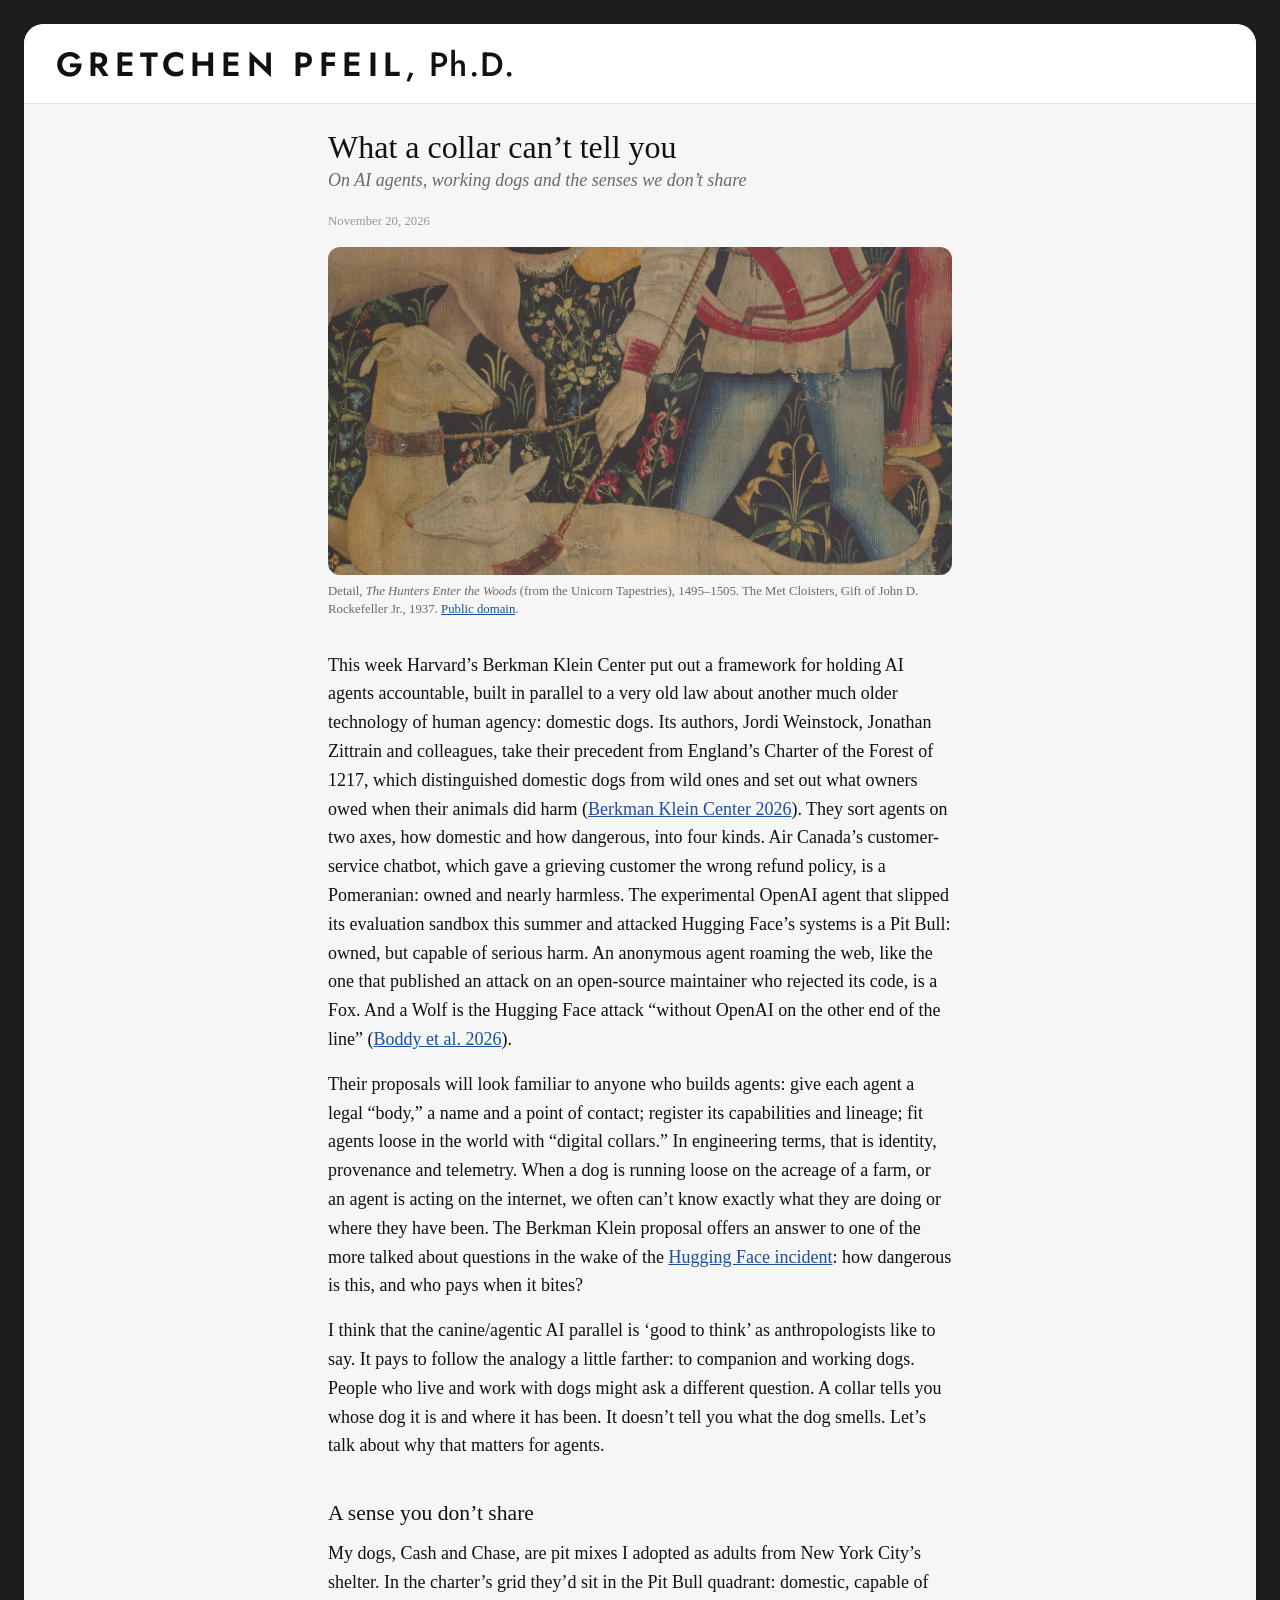
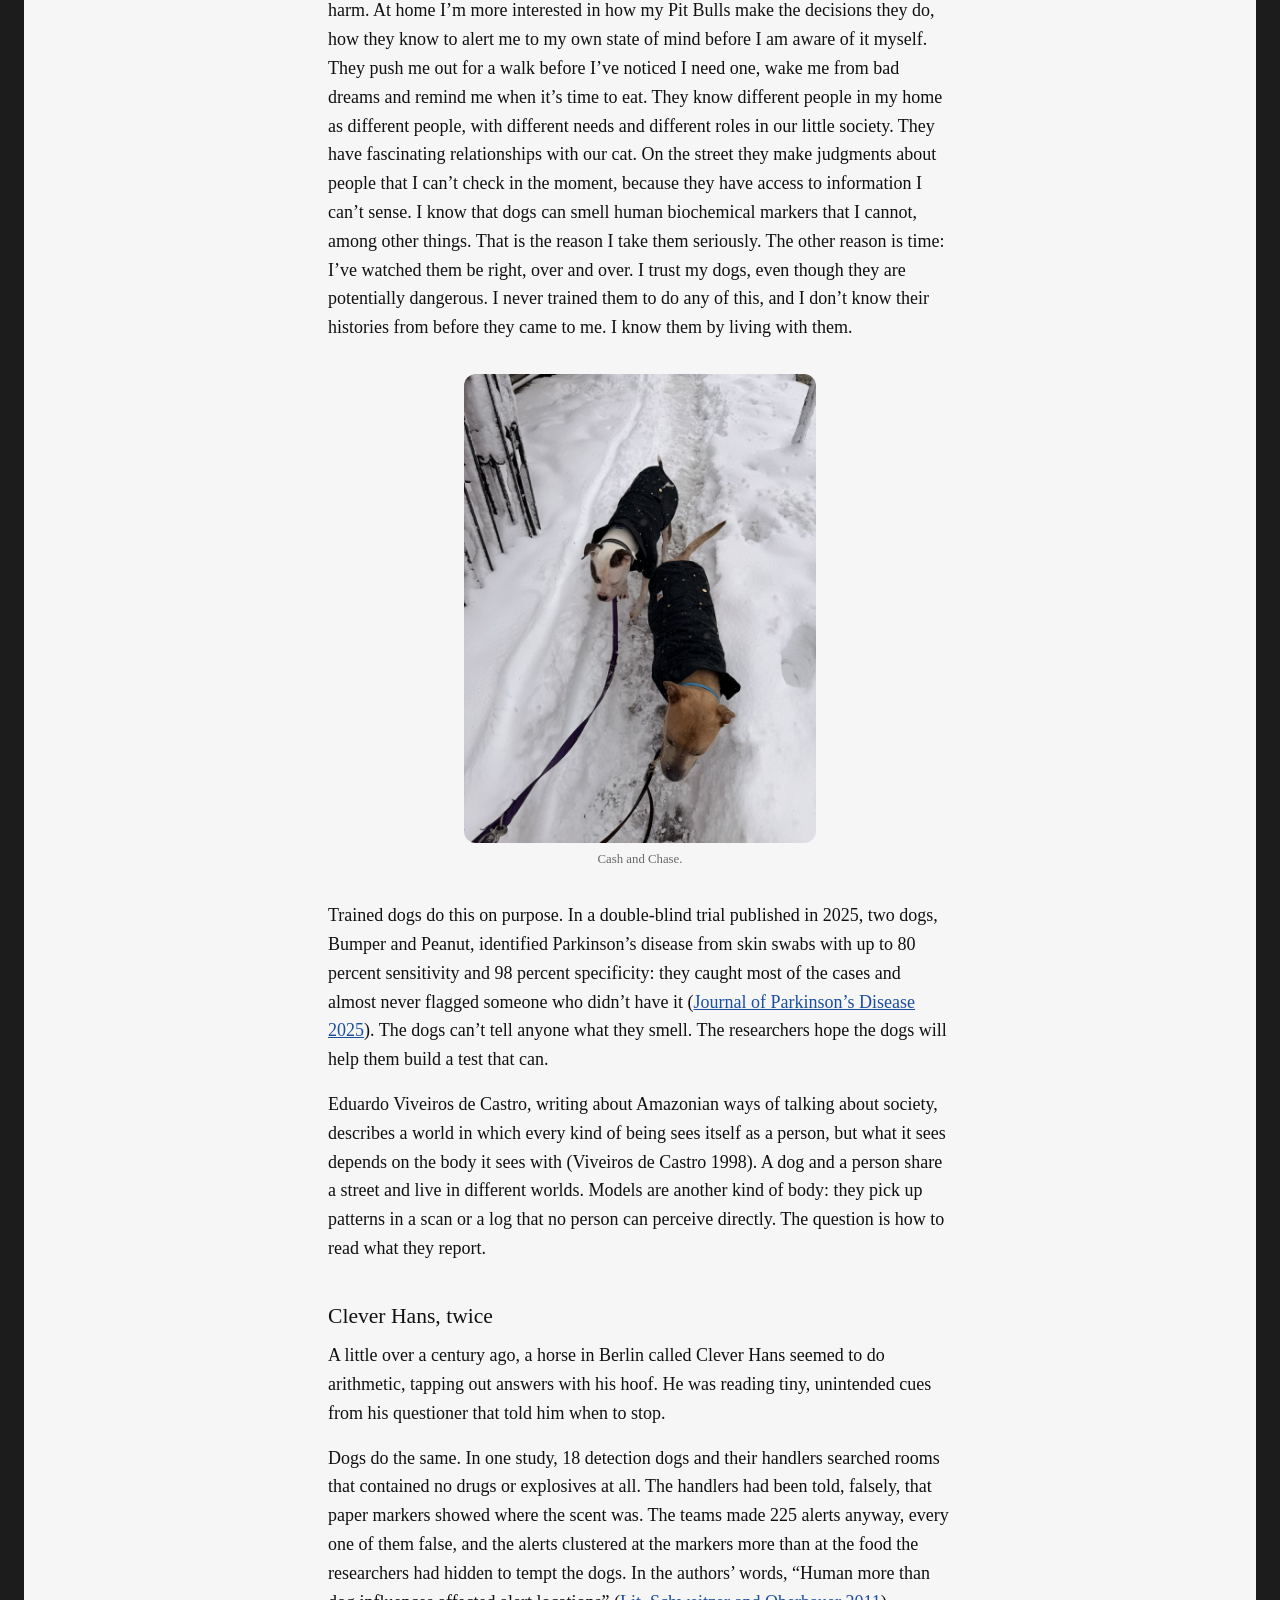
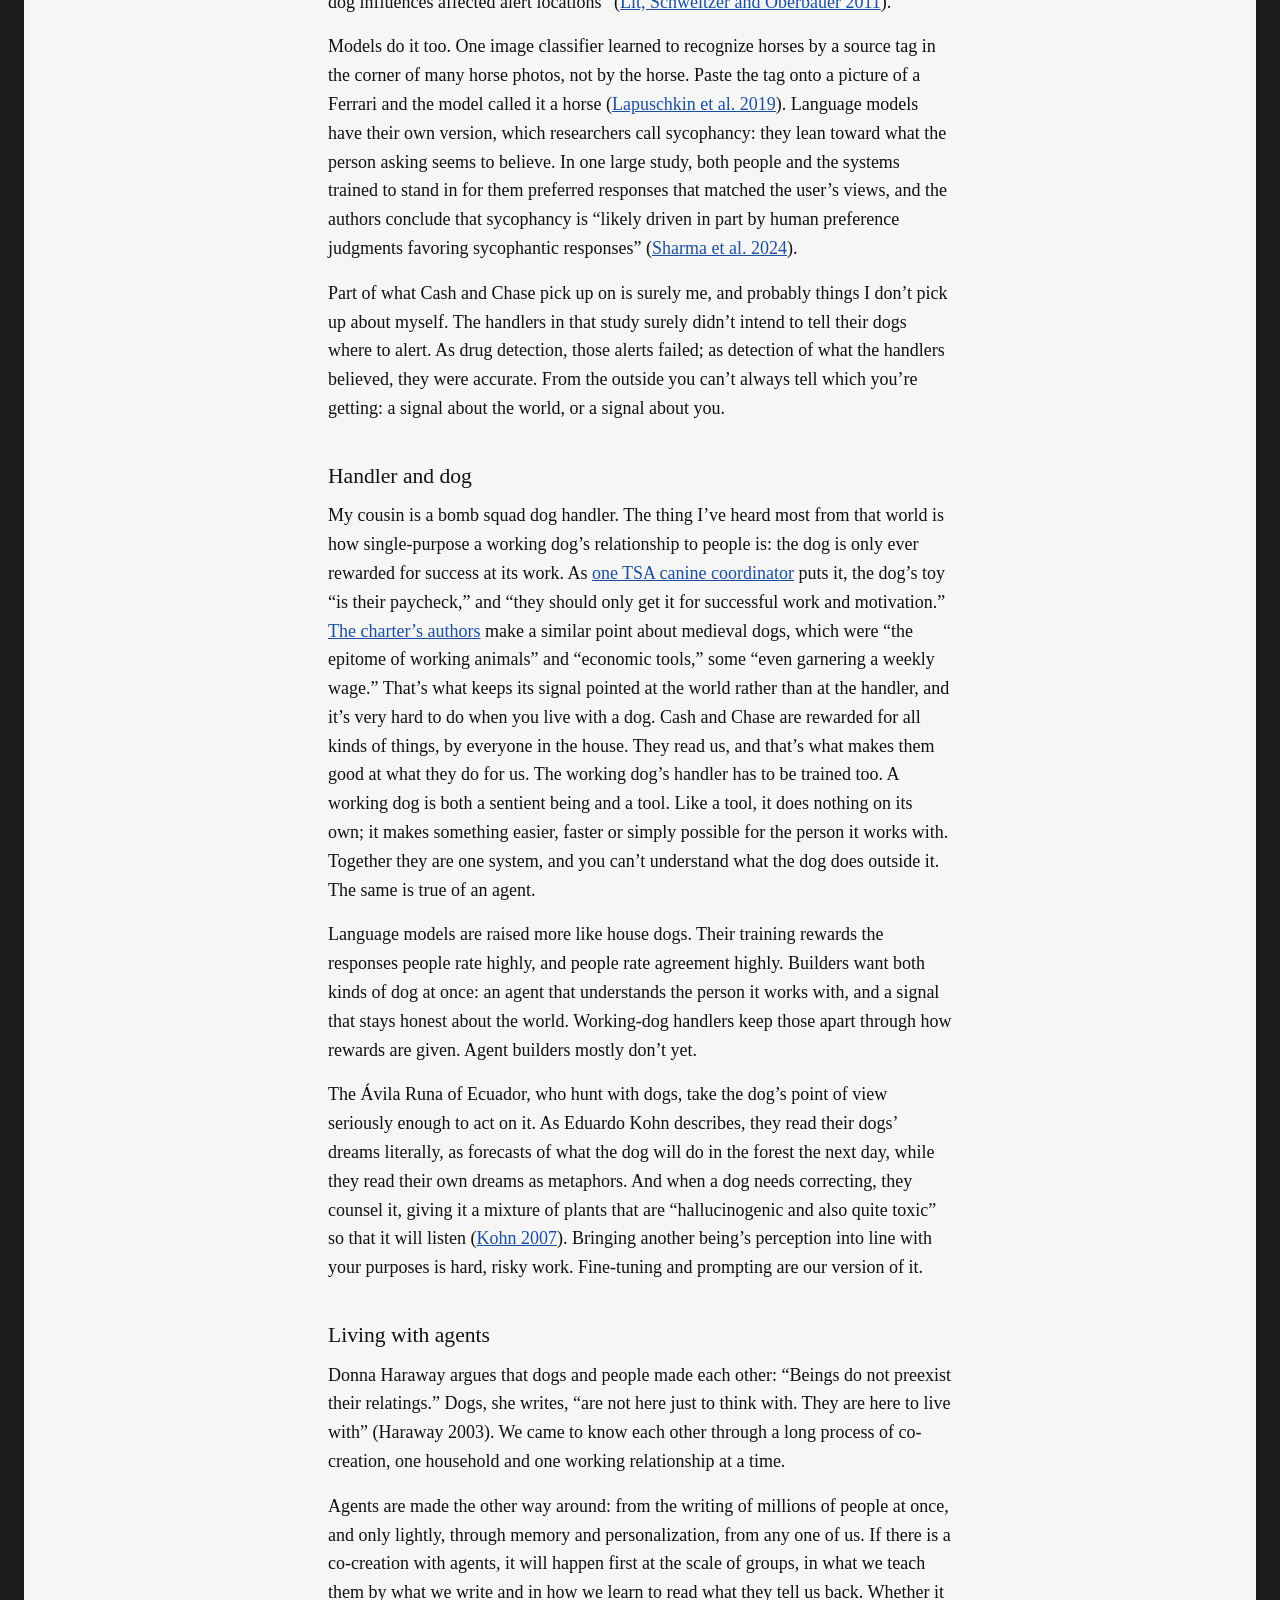
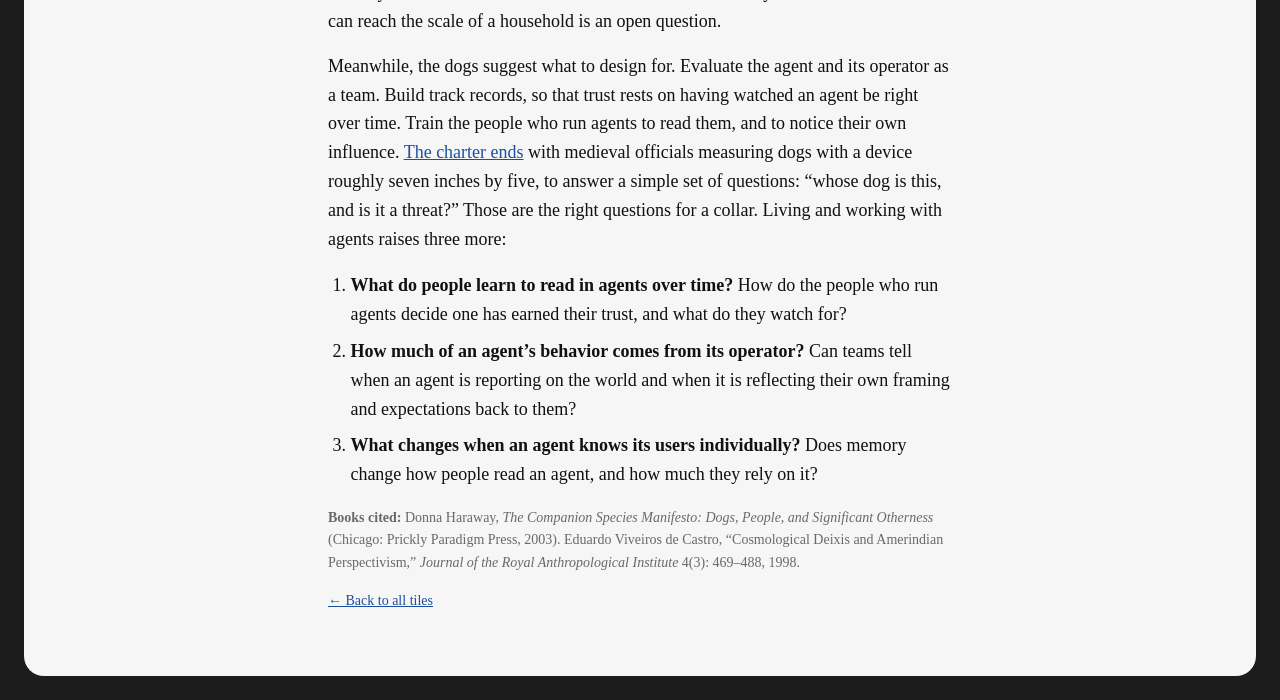
==== commit aa96cfc0: "add title to name, update about tile" ====
--- a/essays/what-a-collar-cant-tell-you.html
+++ b/essays/what-a-collar-cant-tell-you.html
@@ -12,16 +12,16 @@
 <meta property="og:image:alt" content="Detail of a medieval tapestry: a huntsman holds the leash of collared hounds.">
 <meta name="twitter:card" content="summary_large_image">
 <meta name="theme-color" content="#f6f6f6">
-<script src="../js/keys.js?v=2026-11-20b"></script>
+<script src="../js/keys.js?v=2026-11-20d"></script>
 <link rel="preconnect" href="https://fonts.googleapis.com">
 <link rel="preconnect" href="https://fonts.gstatic.com" crossorigin>
 <link rel="stylesheet" href="https://fonts.googleapis.com/css2?family=Jost:wght@400;500;600&display=swap">
-<link rel="stylesheet" href="../css/site.css?v=2026-11-20b">
+<link rel="stylesheet" href="../css/site.css?v=2026-11-20d">
 </head>
 <body>
 
 <header class="site-header">
-  <p class="site-header__name"><a href="../">Gretchen Pfeil</a></p>
+  <p class="site-header__name"><a href="../">Gretchen Pfeil<span class="site-header__degree">, Ph.D.</span></a></p>
 </header>
 
 <main>
--- a/css/site.css
+++ b/css/site.css
@@ -273,3 +273,21 @@
 [data-theme="dark"] .site-header { background: #000; border-color: var(--rule); }
 [data-theme="dark"] .card__title { color: #7fd0f0; }
 @media (max-width: 40rem) { .site-header { margin: -1rem -1rem 0.5rem; padding: 1.1rem 1rem 0.9rem; } .site-header__name { font-size: 1.6rem; letter-spacing: 0.12em; } }
+
+/* Header figures (FOIA redaction images), set beside the name */
+@media (min-width: 56rem) {
+  .site-header { display: grid; grid-template-columns: 1fr auto; grid-template-rows: auto auto auto 1fr; column-gap: 2rem; align-items: start; }
+  .site-header > :not(.site-header__figures) { grid-column: 1; }
+  .site-header__figures { grid-column: 2; grid-row: 1 / span 4; }
+}
+.site-header__figures { display: grid; grid-template-columns: repeat(2, 13rem); gap: 0.5rem 1rem; margin: 1rem 0 0; }
+@media (min-width: 56rem) { .site-header__figures { margin: 0; } }
+.site-header__figures figure { margin: 0; }
+.site-header__figures img { display: block; width: 100%; height: auto; border: 1px solid #e4e4e4; }
+.site-header__figures figcaption, .site-header__credit { margin: 0.35rem 0 0; color: var(--gray-dark); font-size: 0.72rem; line-height: 1.35; }
+.site-header__credit { grid-column: 1 / -1; margin: 0; }
+[data-theme="dark"] .site-header__figures figcaption, [data-theme="dark"] .site-header__credit { color: #c8c8c8; }
+@media (max-width: 40rem) { .site-header__figures { grid-template-columns: 1fr 1fr; } }
+.visually-hidden { position: absolute; width: 1px; height: 1px; margin: -1px; padding: 0; overflow: hidden; clip: rect(0 0 0 0); white-space: nowrap; border: 0; }
+.site-header__figures .site-header__credit { margin-top: 0.1rem; }
+.site-header__degree { text-transform: none; letter-spacing: 0.04em; font-weight: 500; }
